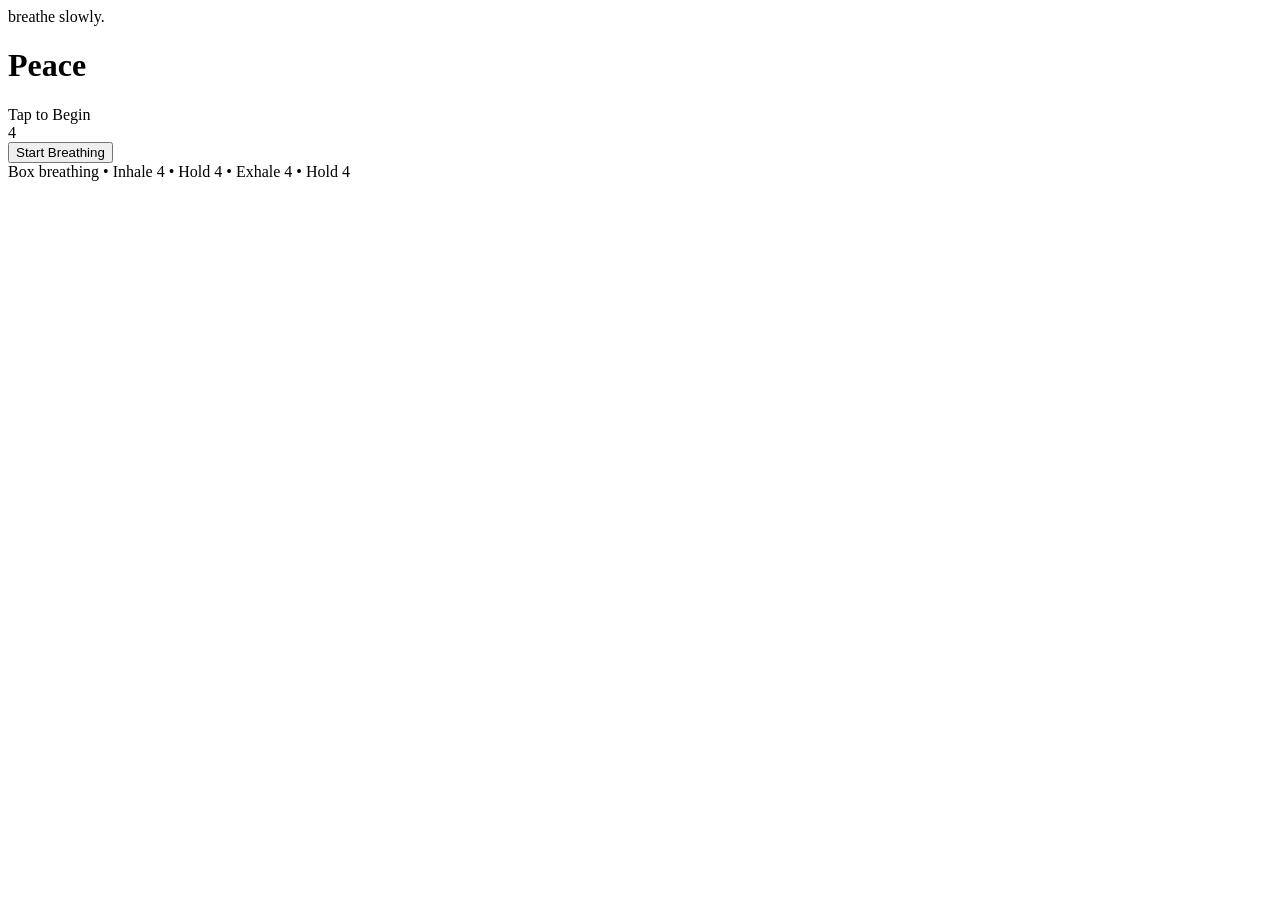
==== index.html @ dbcc8cc5 "Update and rename index (3).html to index.html" ====
<!DOCTYPE html>
<html lang="en">
<head>
  <meta charset="UTF-8" />
  <meta name="viewport" content="width=device-width, initial-scale=1.0" />
  <title>Peace</title>

  <link rel="preconnect" href="https://fonts.googleapis.com">
  <link rel="preconnect" href="https://fonts.gstatic.com" crossorigin>
  <link href="https://fonts.googleapis.com/css2?family=Quicksand:wght@400;600;700&family=Pacifico&display=swap" rel="stylesheet">

  <link rel="stylesheet" href="styles.css" />
</head>
<body>

  <div class="background-glow"></div>
  <div class="flowers" id="flowers"></div>

  <main class="container">

    <div class="top-text">
      breathe slowly.
    </div>

    <h1 id="peaceWord">Peace</h1>

    <div class="circle-wrapper">
      <div class="breathing-circle" id="breathingCircle">
        <div class="phase-text" id="phaseText">Tap to Begin</div>
      </div>
    </div>

    <div class="timer" id="timer">4</div>

    <button id="startButton">Start Breathing</button>

    <div class="instructions">
      Box breathing • Inhale 4 • Hold 4 • Exhale 4 • Hold 4
    </div>

  </main>

  <script src="script.js"></script>
</body>
</html>
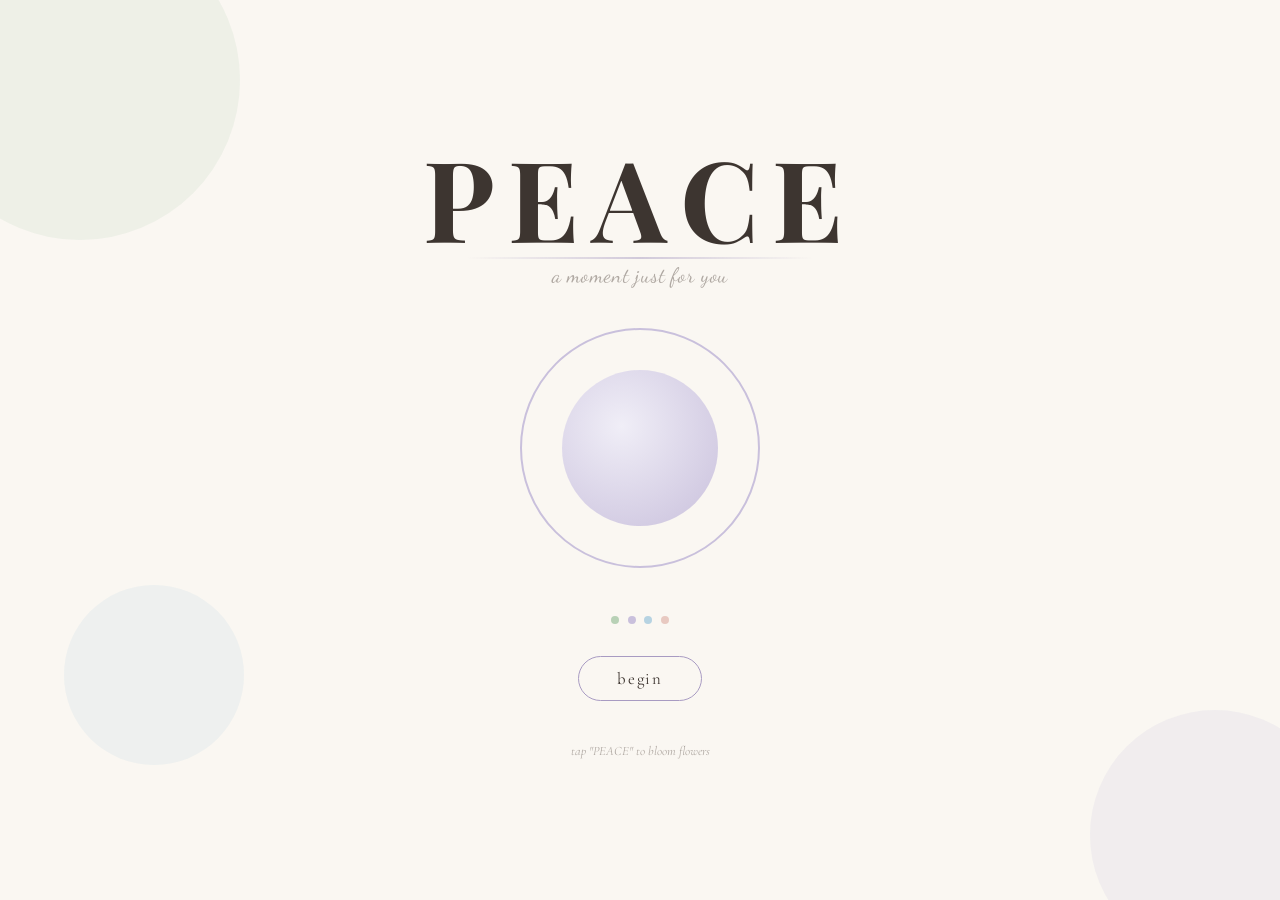
==== commit 172f5fae: "Update index.html" ====
--- a/index.html
+++ b/index.html
@@ -3,43 +3,608 @@
 <head>
   <meta charset="UTF-8" />
   <meta name="viewport" content="width=device-width, initial-scale=1.0" />
-  <title>Peace</title>
-
-  <link rel="preconnect" href="https://fonts.googleapis.com">
-  <link rel="preconnect" href="https://fonts.gstatic.com" crossorigin>
-  <link href="https://fonts.googleapis.com/css2?family=Quicksand:wght@400;600;700&family=Pacifico&display=swap" rel="stylesheet">
-
-  <link rel="stylesheet" href="styles.css" />
+  <title>Peace — Box Breathing</title>
+  <link rel="preconnect" href="https://fonts.googleapis.com" />
+  <link href="https://fonts.googleapis.com/css2?family=Playfair+Display:ital,wght@0,400;0,700;1,400&family=Cormorant+Garamond:ital,wght@0,300;0,400;1,300&family=Dancing+Script:wght@500&display=swap" rel="stylesheet" />
+  <style>
+    *, *::before, *::after { box-sizing: border-box; margin: 0; padding: 0; }
+
+    :root {
+      --sage: #8BAF8A;
+      --sage-light: #B8D1B6;
+      --sage-pale: #EEF5ED;
+      --lavender: #A89BC2;
+      --lavender-light: #C9C0DC;
+      --lavender-pale: #F0EEF7;
+      --sky: #89B4C9;
+      --sky-light: #B6D3E2;
+      --peach: #D4A89A;
+      --peach-light: #E8C9C1;
+      --cream: #FAF7F2;
+      --text-dark: #3D3530;
+      --text-mid: #7A6E68;
+      --text-light: #AFA8A2;
+    }
+
+    html, body {
+      height: 100%;
+      overflow: hidden;
+    }
+
+    body {
+      font-family: 'Cormorant Garamond', serif;
+      background: var(--cream);
+      display: flex;
+      align-items: center;
+      justify-content: center;
+      min-height: 100vh;
+      position: relative;
+      transition: background 1.5s ease;
+      touch-action: manipulation;
+    }
+
+    /* ─── Flower Garden Layer ─── */
+    #garden {
+      position: fixed;
+      inset: 0;
+      pointer-events: none;
+      overflow: hidden;
+      z-index: 0;
+    }
+
+    .flower {
+      position: absolute;
+      transform-origin: 50% 100%;
+      animation: grow-flower 2.5s cubic-bezier(0.23, 1, 0.32, 1) forwards;
+      opacity: 0;
+    }
+
+    @keyframes grow-flower {
+      0%   { opacity: 0; transform: scale(0) translateY(20px); }
+      20%  { opacity: 1; }
+      70%  { transform: scale(1.05) translateY(-3px); }
+      100% { opacity: 0.75; transform: scale(1) translateY(0); }
+    }
+
+    .flower-fade { animation: flower-fade 2s ease forwards; }
+    @keyframes flower-fade {
+      from { opacity: 0.75; }
+      to   { opacity: 0; transform: scale(0.85) translateY(10px); }
+    }
+
+    /* ─── Floating Orbs (ambient) ─── */
+    .orb {
+      position: fixed;
+      border-radius: 50%;
+      pointer-events: none;
+      z-index: 0;
+      animation: float-orb linear infinite;
+      opacity: 0.18;
+    }
+    @keyframes float-orb {
+      0%   { transform: translateY(0) translateX(0); }
+      33%  { transform: translateY(-30px) translateX(15px); }
+      66%  { transform: translateY(-15px) translateX(-10px); }
+      100% { transform: translateY(0) translateX(0); }
+    }
+
+    /* ─── Main Card ─── */
+    #app {
+      position: relative;
+      z-index: 10;
+      text-align: center;
+      padding: 2.5rem 2rem 2.5rem;
+      max-width: 520px;
+      width: 90vw;
+      user-select: none;
+    }
+
+    /* ─── PEACE Title ─── */
+    #peace-title {
+      font-family: 'Playfair Display', serif;
+      font-size: clamp(4rem, 14vw, 7rem);
+      font-weight: 700;
+      color: var(--text-dark);
+      letter-spacing: 0.12em;
+      line-height: 1;
+      cursor: default;
+      display: inline-block;
+      position: relative;
+      transition: color 0.4s ease;
+      -webkit-tap-highlight-color: transparent;
+    }
+    #peace-title::after {
+      content: '';
+      position: absolute;
+      bottom: -6px;
+      left: 10%;
+      width: 80%;
+      height: 2px;
+      background: linear-gradient(90deg, transparent, var(--lavender), transparent);
+      opacity: 0.5;
+    }
+
+    #peace-title.hovered { color: var(--sage); }
+
+    /* ─── Tagline ─── */
+    .tagline {
+      font-family: 'Dancing Script', cursive;
+      font-size: clamp(1rem, 3vw, 1.3rem);
+      color: var(--text-light);
+      margin-top: 0.6rem;
+      letter-spacing: 0.04em;
+      opacity: 0;
+      animation: fade-up 1s 0.4s ease forwards;
+    }
+
+    @keyframes fade-up {
+      from { opacity: 0; transform: translateY(8px); }
+      to   { opacity: 1; transform: translateY(0); }
+    }
+
+    /* ─── Breathing Circle ─── */
+    #circle-wrap {
+      margin: 2.5rem auto 0;
+      position: relative;
+      width: clamp(180px, 50vw, 240px);
+      height: clamp(180px, 50vw, 240px);
+    }
+
+    #breath-ring {
+      width: 100%;
+      height: 100%;
+      border-radius: 50%;
+      border: 2.5px solid var(--lavender-light);
+      position: absolute;
+      inset: 0;
+      transition: border-color 1s ease;
+    }
+
+    #breath-circle {
+      width: 65%;
+      height: 65%;
+      border-radius: 50%;
+      background: radial-gradient(circle at 38% 36%, var(--lavender-pale), var(--lavender-light));
+      position: absolute;
+      top: 50%;
+      left: 50%;
+      transform: translate(-50%, -50%) scale(1);
+      transition: transform 4s ease-in-out, background 1.5s ease;
+      box-shadow: 0 0 0 0 rgba(168, 155, 194, 0.3);
+    }
+
+    /* ─── Phase-specific colors ─── */
+    body.phase-in   #breath-circle { background: radial-gradient(circle at 38% 36%, #D1E8CF, #A8CAA6); }
+    body.phase-hold1 #breath-circle { background: radial-gradient(circle at 38% 36%, var(--lavender-pale), var(--lavender-light)); }
+    body.phase-out  #breath-circle { background: radial-gradient(circle at 38% 36%, var(--sky-light), var(--sky)); opacity: 0.85; }
+    body.phase-hold2 #breath-circle { background: radial-gradient(circle at 38% 36%, var(--peach-light), var(--peach)); }
+
+    body.phase-in    #breath-circle { transform: translate(-50%, -50%) scale(1.38); }
+    body.phase-hold1 #breath-circle { transform: translate(-50%, -50%) scale(1.38); }
+    body.phase-out   #breath-circle { transform: translate(-50%, -50%) scale(0.75); }
+    body.phase-hold2 #breath-circle { transform: translate(-50%, -50%) scale(0.75); }
+
+    /* Pulse ring on hold */
+    body.phase-hold1 #breath-ring,
+    body.phase-hold2 #breath-ring { animation: ring-pulse 2s ease-in-out infinite; }
+    @keyframes ring-pulse {
+      0%,100% { transform: scale(1); opacity: 1; }
+      50%      { transform: scale(1.06); opacity: 0.5; }
+    }
+
+    /* ─── Phase Label ─── */
+    #phase-label {
+      position: absolute;
+      top: 50%;
+      left: 50%;
+      transform: translate(-50%, -50%);
+      font-family: 'Dancing Script', cursive;
+      font-size: clamp(0.95rem, 3vw, 1.15rem);
+      color: var(--text-dark);
+      opacity: 0;
+      pointer-events: none;
+      white-space: nowrap;
+      transition: opacity 0.4s ease;
+    }
+    #phase-label.visible { opacity: 1; }
+
+    /* ─── Timer Arc SVG ─── */
+    #timer-svg {
+      position: absolute;
+      inset: -12px;
+      width: calc(100% + 24px);
+      height: calc(100% + 24px);
+      transform: rotate(-90deg);
+      pointer-events: none;
+    }
+
+    #timer-arc {
+      fill: none;
+      stroke: var(--sage-light);
+      stroke-width: 3;
+      stroke-linecap: round;
+      stroke-dasharray: 314;
+      stroke-dashoffset: 314;
+      transition: stroke 0.8s ease;
+    }
+
+    /* ─── Countdown Number ─── */
+    #countdown {
+      position: absolute;
+      bottom: -2.2rem;
+      left: 50%;
+      transform: translateX(-50%);
+      font-family: 'Cormorant Garamond', serif;
+      font-size: 1.3rem;
+      color: var(--text-mid);
+      min-width: 1.5rem;
+      opacity: 0;
+      transition: opacity 0.3s;
+    }
+    #countdown.visible { opacity: 1; }
+
+    /* ─── Progress Dots ─── */
+    #progress {
+      display: flex;
+      gap: 0.55rem;
+      justify-content: center;
+      margin-top: 3rem;
+      opacity: 0;
+      animation: fade-up 1s 0.7s ease forwards;
+    }
+
+    .dot {
+      width: 8px;
+      height: 8px;
+      border-radius: 50%;
+      background: var(--lavender-light);
+      transition: background 0.5s ease, transform 0.3s ease;
+    }
+    .dot.active {
+      background: var(--lavender);
+      transform: scale(1.3);
+    }
+    .dot[data-phase="0"] { background: var(--sage-light); }
+    .dot[data-phase="0"].active { background: var(--sage); }
+    .dot[data-phase="2"] { background: var(--sky-light); }
+    .dot[data-phase="2"].active { background: var(--sky); }
+    .dot[data-phase="3"] { background: var(--peach-light); }
+    .dot[data-phase="3"].active { background: var(--peach); }
+
+    /* ─── Start / Pause Button ─── */
+    #ctrl-btn {
+      margin-top: 2rem;
+      padding: 0.7rem 2.4rem;
+      font-family: 'Cormorant Garamond', serif;
+      font-size: 1.05rem;
+      letter-spacing: 0.1em;
+      color: var(--text-dark);
+      background: transparent;
+      border: 1.5px solid var(--lavender);
+      border-radius: 2rem;
+      cursor: pointer;
+      transition: all 0.3s ease;
+      opacity: 0;
+      animation: fade-up 1s 1s ease forwards;
+      -webkit-tap-highlight-color: transparent;
+      touch-action: manipulation;
+    }
+    #ctrl-btn:hover, #ctrl-btn:active {
+      background: var(--lavender-pale);
+      border-color: var(--lavender);
+      transform: scale(1.04);
+    }
+
+    /* ─── Cycle Counter ─── */
+    #cycle-info {
+      font-family: 'Dancing Script', cursive;
+      font-size: 0.9rem;
+      color: var(--text-light);
+      margin-top: 1rem;
+      height: 1.2em;
+      opacity: 0;
+      transition: opacity 0.5s;
+    }
+    #cycle-info.visible { opacity: 1; }
+
+    /* ─── Mobile touch hint ─── */
+    #touch-hint {
+      font-family: 'Cormorant Garamond', serif;
+      font-style: italic;
+      font-size: 0.8rem;
+      color: var(--text-light);
+      margin-top: 0.5rem;
+      opacity: 0;
+      animation: fade-up 1s 1.4s ease forwards;
+    }
+
+    /* ─── Ambient background shift ─── */
+    body.phase-in    { background: #EFF5EE; }
+    body.phase-hold1 { background: var(--cream); }
+    body.phase-out   { background: #EEF3F7; }
+    body.phase-hold2 { background: #F8F1EE; }
+
+    /* ─── Mobile tweaks ─── */
+    @media (max-width: 480px) {
+      #app { padding: 1.5rem 1rem 2rem; }
+      #ctrl-btn { padding: 0.65rem 2rem; }
+    }
+
+    @media (hover: none) {
+      #touch-hint { display: none; }
+    }
+
+  </style>
 </head>
 <body>
 
-  <div class="background-glow"></div>
-  <div class="flowers" id="flowers"></div>
-
-  <main class="container">
-
-    <div class="top-text">
-      breathe slowly.
+  <div id="garden"></div>
+
+  <!-- Ambient orbs -->
+  <div class="orb" style="width:320px;height:320px;background:#B8D1B6;top:-80px;left:-80px;animation-duration:18s;"></div>
+  <div class="orb" style="width:250px;height:250px;background:#C9C0DC;bottom:-60px;right:-60px;animation-duration:22s;animation-delay:-7s;"></div>
+  <div class="orb" style="width:180px;height:180px;background:#B6D3E2;bottom:15%;left:5%;animation-duration:15s;animation-delay:-3s;"></div>
+
+  <div id="app">
+    <h1 id="peace-title">PEACE</h1>
+    <p class="tagline">a moment just for you</p>
+
+    <div id="circle-wrap">
+      <svg id="timer-svg" viewBox="0 0 136 136">
+        <circle id="timer-arc" cx="68" cy="68" r="50" />
+      </svg>
+      <div id="breath-ring"></div>
+      <div id="breath-circle"></div>
+      <div id="phase-label"></div>
+      <div id="countdown"></div>
     </div>
 
-    <h1 id="peaceWord">Peace</h1>
-
-    <div class="circle-wrapper">
-      <div class="breathing-circle" id="breathingCircle">
-        <div class="phase-text" id="phaseText">Tap to Begin</div>
-      </div>
+    <div id="progress">
+      <div class="dot" data-phase="0" title="Breathe In"></div>
+      <div class="dot" data-phase="1" title="Hold"></div>
+      <div class="dot" data-phase="2" title="Breathe Out"></div>
+      <div class="dot" data-phase="3" title="Hold"></div>
     </div>
 
-    <div class="timer" id="timer">4</div>
-
-    <button id="startButton">Start Breathing</button>
-
-    <div class="instructions">
-      Box breathing • Inhale 4 • Hold 4 • Exhale 4 • Hold 4
-    </div>
-
-  </main>
-
-  <script src="script.js"></script>
+    <button id="ctrl-btn">begin</button>
+    <div id="cycle-info"></div>
+    <p id="touch-hint">tap "PEACE" to bloom flowers</p>
+  </div>
+
+<script>
+/* ─── State ─── */
+const PHASES = [
+  { name: 'breathe in',  duration: 4, cls: 'phase-in' },
+  { name: 'hold',        duration: 4, cls: 'phase-hold1' },
+  { name: 'breathe out', duration: 4, cls: 'phase-out' },
+  { name: 'hold',        duration: 4, cls: 'phase-hold2' },
+];
+
+let running = false;
+let phaseIdx = 0;
+let elapsed = 0;        // seconds elapsed in current phase
+let cycles = 0;
+let tickInterval = null;
+let arcInterval = null;
+
+const body        = document.body;
+const phaseLabel  = document.getElementById('phase-label');
+const countdown   = document.getElementById('countdown');
+const ctrlBtn     = document.getElementById('ctrl-btn');
+const cycleInfo   = document.getElementById('cycle-info');
+const dots        = document.querySelectorAll('.dot');
+const timerArc    = document.getElementById('timer-arc');
+const peaceTitle  = document.getElementById('peace-title');
+const garden      = document.getElementById('garden');
+
+const CIRCUMFERENCE = 314; // 2π × 50
+
+/* ─── Flower SVGs ─── */
+const FLOWER_TEMPLATES = [
+  (c1, c2) => `<svg viewBox="0 0 60 80" xmlns="http://www.w3.org/2000/svg">
+    <line x1="30" y1="75" x2="30" y2="35" stroke="#8BAF8A" stroke-width="2.5" stroke-linecap="round"/>
+    <ellipse cx="18" cy="52" rx="9" ry="5" fill="#A8CAA6" opacity="0.8" transform="rotate(-30 18 52)"/>
+    <ellipse cx="42" cy="48" rx="9" ry="5" fill="#B8D1B6" opacity="0.8" transform="rotate(30 42 48)"/>
+    <circle cx="30" cy="32" r="7" fill="${c1}" opacity="0.9"/>
+    <circle cx="30" cy="22" r="5" fill="${c1}"/>
+    <circle cx="21" cy="27" r="5" fill="${c1}"/>
+    <circle cx="39" cy="27" r="5" fill="${c1}"/>
+    <circle cx="21" cy="37" r="5" fill="${c1}"/>
+    <circle cx="39" cy="37" r="5" fill="${c1}"/>
+    <circle cx="30" cy="42" r="5" fill="${c1}"/>
+    <circle cx="30" cy="32" r="5" fill="${c2}"/>
+  </svg>`,
+
+  (c1, c2) => `<svg viewBox="0 0 60 85" xmlns="http://www.w3.org/2000/svg">
+    <path d="M30 80 Q28 60 30 40 Q32 60 30 80" fill="#8BAF8A"/>
+    <path d="M30 65 Q20 60 22 50 Q28 58 30 65" fill="#A8CAA6" opacity="0.8"/>
+    <path d="M30 65 Q40 60 38 50 Q32 58 30 65" fill="#A8CAA6" opacity="0.8"/>
+    ${[0,60,120,180,240,300].map(a => `<ellipse cx="30" cy="22" rx="5" ry="12" fill="${c1}" opacity="0.85" transform="rotate(${a} 30 35)"/>`).join('')}
+    <circle cx="30" cy="35" r="7" fill="${c2}"/>
+    <circle cx="30" cy="35" r="4" fill="${c1}" opacity="0.6"/>
+  </svg>`,
+
+  (c1, c2) => `<svg viewBox="0 0 60 80" xmlns="http://www.w3.org/2000/svg">
+    <path d="M30 78 C30 60 28 50 30 38" stroke="#8BAF8A" stroke-width="2" fill="none" stroke-linecap="round"/>
+    ${[0,45,90,135,180,225,270,315].map(a => `<ellipse cx="30" cy="25" rx="4" ry="11" fill="${c1}" opacity="0.8" transform="rotate(${a} 30 35)"/>`).join('')}
+    <circle cx="30" cy="35" r="6" fill="${c2}"/>
+    <circle cx="30" cy="35" r="3" fill="white" opacity="0.6"/>
+  </svg>`,
+
+  (c1, c2) => `<svg viewBox="0 0 55 80" xmlns="http://www.w3.org/2000/svg">
+    <path d="M27 78 C27 60 25 48 27 36" stroke="#8BAF8A" stroke-width="2.5" fill="none" stroke-linecap="round"/>
+    <path d="M27 55 C15 50 10 38 18 32 C22 42 25 50 27 55Z" fill="#A8CAA6" opacity="0.9"/>
+    <path d="M27 55 C39 50 44 38 36 32 C32 42 29 50 27 55Z" fill="#B8D1B6" opacity="0.9"/>
+    ${[0,72,144,216,288].map(a => `<ellipse cx="27" cy="22" rx="5" ry="13" fill="${c1}" opacity="0.82" transform="rotate(${a} 27 34)"/>`).join('')}
+    <circle cx="27" cy="34" r="7" fill="${c2}"/>
+    <circle cx="27" cy="34" r="3.5" fill="white" opacity="0.5"/>
+  </svg>`,
+];
+
+const FLOWER_COLORS = [
+  ['#D4A89A', '#E8C9C1'],
+  ['#A89BC2', '#C9C0DC'],
+  ['#89B4C9', '#B6D3E2'],
+  ['#8BAF8A', '#B8D1B6'],
+  ['#E8B4C1', '#F3D0D7'],
+  ['#B5CCA9', '#D0E2CA'],
+  ['#C4A8C9', '#DBC0DC'],
+  ['#A8C4D4', '#C2D8E5'],
+];
+
+let flowerCount = 0;
+let isTouching = false;
+
+function spawnFlower(x, y) {
+  const fc = FLOWER_COLORS[Math.floor(Math.random() * FLOWER_COLORS.length)];
+  const tpl = FLOWER_TEMPLATES[Math.floor(Math.random() * FLOWER_TEMPLATES.length)];
+  const svg = tpl(fc[0], fc[1]);
+
+  const el = document.createElement('div');
+  el.className = 'flower';
+  const size = 40 + Math.random() * 60;
+  el.style.cssText = `
+    width:${size}px;height:${size * 1.3}px;
+    left:${x - size/2 + (Math.random()-0.5)*80}px;
+    top:${y - size*1.3 + (Math.random()-0.5)*40}px;
+    animation-delay:${Math.random()*0.3}s;
+    animation-duration:${2 + Math.random()*1.2}s;
+  `;
+  el.innerHTML = svg;
+  garden.appendChild(el);
+  flowerCount++;
+
+  // Fade out after 6s
+  setTimeout(() => {
+    el.classList.add('flower-fade');
+    setTimeout(() => { el.remove(); flowerCount--; }, 2000);
+  }, 5000 + Math.random() * 3000);
+}
+
+function bloomBurst(cx, cy, count = 7) {
+  for (let i = 0; i < count; i++) {
+    setTimeout(() => spawnFlower(cx, cy), i * 80);
+  }
+}
+
+/* Peace title interactions */
+function getTitleCenter() {
+  const r = peaceTitle.getBoundingClientRect();
+  return { x: r.left + r.width/2, y: r.top + r.height/2 };
+}
+
+// Desktop hover
+let hoverInterval = null;
+peaceTitle.addEventListener('mouseenter', () => {
+  peaceTitle.classList.add('hovered');
+  const c = getTitleCenter();
+  bloomBurst(c.x, c.y, 8);
+  hoverInterval = setInterval(() => {
+    const c2 = getTitleCenter();
+    spawnFlower(c2.x + (Math.random()-0.5)*200, c2.y + (Math.random()-0.5)*100);
+  }, 400);
+});
+peaceTitle.addEventListener('mouseleave', () => {
+  peaceTitle.classList.remove('hovered');
+  clearInterval(hoverInterval);
+});
+
+// Mobile tap
+peaceTitle.addEventListener('touchstart', (e) => {
+  e.preventDefault();
+  peaceTitle.classList.add('hovered');
+  const t = e.touches[0];
+  bloomBurst(t.clientX, t.clientY, 9);
+  isTouching = true;
+}, { passive: false });
+peaceTitle.addEventListener('touchend', () => {
+  peaceTitle.classList.remove('hovered');
+  isTouching = false;
+});
+
+/* ─── Breathing Engine ─── */
+function setPhase(idx) {
+  PHASES.forEach(p => body.classList.remove(p.cls));
+  body.classList.add(PHASES[idx].cls);
+  dots.forEach((d, i) => d.classList.toggle('active', i === idx));
+  phaseLabel.textContent = PHASES[idx].name;
+  phaseLabel.classList.add('visible');
+  timerArc.style.stroke = ['#8BAF8A','#A89BC2','#89B4C9','#D4A89A'][idx];
+}
+
+function updateArc(sec, total) {
+  const pct = sec / total;
+  const offset = CIRCUMFERENCE * (1 - pct);
+  timerArc.style.strokeDashoffset = offset;
+}
+
+function startBreathing() {
+  elapsed = 0;
+  setPhase(phaseIdx);
+  updateArc(0, PHASES[phaseIdx].duration);
+  countdown.textContent = PHASES[phaseIdx].duration;
+  countdown.classList.add('visible');
+
+  tickInterval = setInterval(() => {
+    elapsed += 0.05;
+    const total = PHASES[phaseIdx].duration;
+    const remaining = Math.max(0, Math.ceil(total - elapsed));
+    countdown.textContent = remaining;
+    updateArc(elapsed, total);
+
+    if (elapsed >= total) {
+      elapsed = 0;
+      phaseIdx = (phaseIdx + 1) % 4;
+      if (phaseIdx === 0) {
+        cycles++;
+        cycleInfo.textContent = `cycle ${cycles} complete`;
+        cycleInfo.classList.add('visible');
+      }
+      setPhase(phaseIdx);
+    }
+  }, 50);
+}
+
+function stopBreathing() {
+  clearInterval(tickInterval);
+  PHASES.forEach(p => body.classList.remove(p.cls));
+  phaseLabel.classList.remove('visible');
+  countdown.classList.remove('visible');
+  timerArc.style.strokeDashoffset = CIRCUMFERENCE;
+  dots.forEach(d => d.classList.remove('active'));
+}
+
+ctrlBtn.addEventListener('click', () => {
+  running = !running;
+  if (running) {
+    phaseIdx = 0;
+    elapsed = 0;
+    ctrlBtn.textContent = 'pause';
+    cycleInfo.classList.remove('visible');
+    startBreathing();
+  } else {
+    ctrlBtn.textContent = 'resume';
+    stopBreathing();
+  }
+});
+
+// Also allow tapping anywhere on the breathing circle to toggle
+document.getElementById('circle-wrap').addEventListener('click', () => {
+  ctrlBtn.click();
+});
+
+/* ─── Occasional ambient flowers when running ─── */
+setInterval(() => {
+  if (running && flowerCount < 25) {
+    const x = Math.random() * window.innerWidth;
+    const y = window.innerHeight * 0.3 + Math.random() * window.innerHeight * 0.5;
+    spawnFlower(x, y);
+  }
+}, 3500);
+
+/* ─── Init arc ─── */
+timerArc.style.strokeDasharray = CIRCUMFERENCE;
+timerArc.style.strokeDashoffset = CIRCUMFERENCE;
+</script>
 </body>
 </html>
